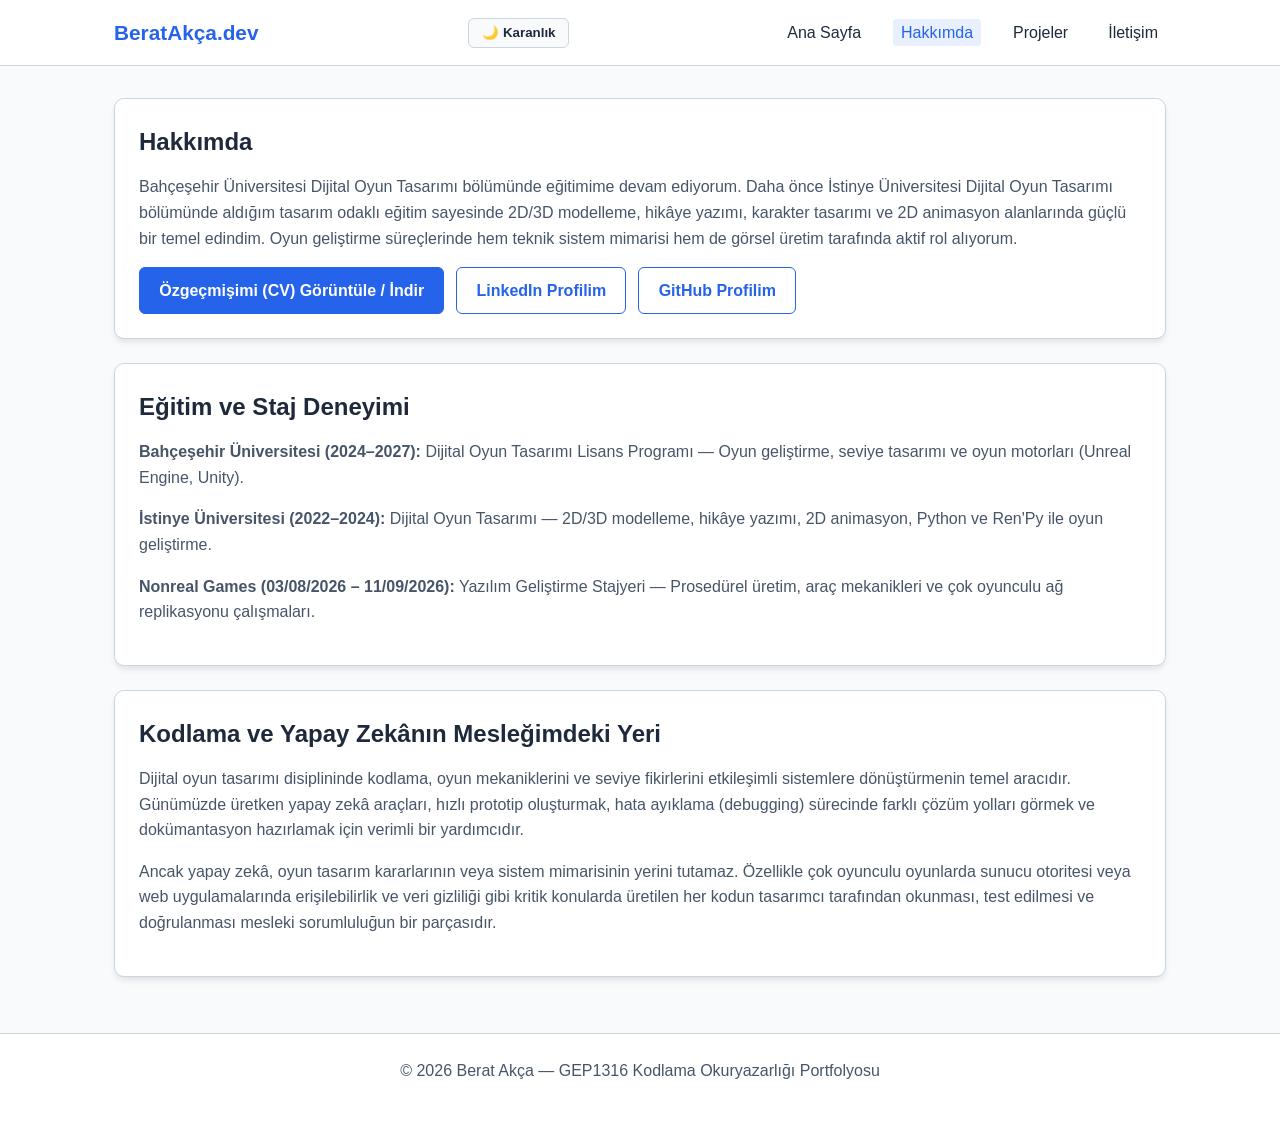
==== hakkimda.html @ 037633f7 "Site" ====
<!DOCTYPE html>
<html lang="tr">
<head>
    <meta charset="UTF-8">
    <meta name="viewport" content="width=device-width, initial-scale=1.0">
    <title>Hakkımda & CV | Berat Akça</title>
    <link rel="stylesheet" href="style.css">
</head>
<body>
    <header>
        <nav class="nav-container" aria-label="Ana Gezinti Menüsü">
            <a href="index.html" class="logo">BeratAkça.dev</a>
            <div class="nav-controls">
                <button id="theme-toggle" class="icon-btn" aria-label="Temayı değiştir">🌙 Karanlık</button>
                <button id="menu-toggle" class="icon-btn menu-toggle" aria-expanded="false" aria-controls="nav-links" aria-label="Menüyü aç">☰</button>
            </div>
            <ul id="nav-links" class="nav-links">
                <li><a href="index.html">Ana Sayfa</a></li>
                <li><a href="hakkimda.html" class="active">Hakkımda</a></li>
                <li><a href="projeler.html">Projeler</a></li>
                <li><a href="iletisim.html">İletişim</a></li>
            </ul>
        </nav>
    </header>

    <main>
        <article class="card">
            <h1>Hakkımda</h1>
            <p>Bahçeşehir Üniversitesi Dijital Oyun Tasarımı bölümünde eğitimime devam ediyorum. Daha önce İstinye Üniversitesi Dijital Oyun Tasarımı bölümünde aldığım tasarım odaklı eğitim sayesinde 2D/3D modelleme, hikâye yazımı, karakter tasarımı ve 2D animasyon alanlarında güçlü bir temel edindim. Oyun geliştirme süreçlerinde hem teknik sistem mimarisi hem de görsel üretim tarafında aktif rol alıyorum.</p>
            <div class="hero-actions">
                <a href="Berat_Akca_CV.pdf" target="_blank" rel="noopener noreferrer" class="btn">Özgeçmişimi (CV) Görüntüle / İndir</a>
                <a href="https://www.linkedin.com/in/ba-interactive/" target="_blank" rel="noopener noreferrer" class="btn btn-outline">LinkedIn Profilim</a>
                <a href="https://github.com/netrox48" target="_blank" rel="noopener noreferrer" class="btn btn-outline">GitHub Profilim</a>
            </div>
        </article>

        <section class="card" aria-labelledby="edu-title">
            <h2 id="edu-title">Eğitim ve Staj Deneyimi</h2>
            <p><strong>Bahçeşehir Üniversitesi (2024–2027):</strong> Dijital Oyun Tasarımı Lisans Programı — Oyun geliştirme, seviye tasarımı ve oyun motorları (Unreal Engine, Unity).</p>
            <p><strong>İstinye Üniversitesi (2022–2024):</strong> Dijital Oyun Tasarımı — 2D/3D modelleme, hikâye yazımı, 2D animasyon, Python ve Ren'Py ile oyun geliştirme.</p>
            <p><strong>Nonreal Games (03/08/2026 – 11/09/2026):</strong> Yazılım Geliştirme Stajyeri — Prosedürel üretim, araç mekanikleri ve çok oyunculu ağ replikasyonu çalışmaları.</p>
        </section>

        <section class="card" aria-labelledby="ai-role-title">
            <h2 id="ai-role-title">Kodlama ve Yapay Zekânın Mesleğimdeki Yeri</h2>
            <p>Dijital oyun tasarımı disiplininde kodlama, oyun mekaniklerini ve seviye fikirlerini etkileşimli sistemlere dönüştürmenin temel aracıdır. Günümüzde üretken yapay zekâ araçları, hızlı prototip oluşturmak, hata ayıklama (debugging) sürecinde farklı çözüm yolları görmek ve dokümantasyon hazırlamak için verimli bir yardımcıdır.</p>
            <p>Ancak yapay zekâ, oyun tasarım kararlarının veya sistem mimarisinin yerini tutamaz. Özellikle çok oyunculu oyunlarda sunucu otoritesi veya web uygulamalarında erişilebilirlik ve veri gizliliği gibi kritik konularda üretilen her kodun tasarımcı tarafından okunması, test edilmesi ve doğrulanması mesleki sorumluluğun bir parçasıdır.</p>
        </section>
    </main>

    <footer>
        <p>&copy; 2026 Berat Akça — GEP1316 Kodlama Okuryazarlığı Portfolyosu</p>
    </footer>

    <script src="script.js"></script>
</body>
</html>
---- style.css ----
/* Renk Değişkenleri (Aydınlık ve Karanlık Mod) */
:root {
    --bg-color: #f8fafc;
    --surface-color: #ffffff;
    --text-color: #1e293b;
    --muted-text: #475569;
    --primary-color: #2563eb;
    --primary-hover: #1d4ed8;
    --border-color: #cbd5e1;
    --shadow: 0 4px 6px -1px rgba(0, 0, 0, 0.1);
}

body.dark-mode {
    --bg-color: #0f172a;
    --surface-color: #1e293b;
    --text-color: #f1f5f9;
    --muted-text: #94a3b8;
    --primary-color: #60a5fa;
    --primary-hover: #3b82f6;
    --border-color: #334155;
    --shadow: 0 4px 6px -1px rgba(0, 0, 0, 0.4);
}

/* Genel Sıfırlama ve Erişilebilirlik */
* {
    box-sizing: border-box;
    margin: 0;
    padding: 0;
}

body {
    font-family: 'Segoe UI', Tahoma, Geneva, Verdana, sans-serif;
    background-color: var(--bg-color);
    color: var(--text-color);
    line-height: 1.6;
    transition: background-color 0.3s, color 0.3s;
    display: flex;
    flex-direction: column;
    min-height: 100vh;
}

/* Klavye ile gezinme (Tab) odak göstergesi */
a:focus, button:focus, input:focus, textarea:focus, select:focus {
    outline: 3px solid var(--primary-color);
    outline-offset: 2px;
}

/* Üst Menü (Header & Nav) */
header {
    background-color: var(--surface-color);
    border-bottom: 1px solid var(--border-color);
    position: sticky;
    top: 0;
    z-index: 100;
}

.nav-container {
    max-width: 1100px;
    margin: 0 auto;
    padding: 1rem 1.5rem;
    display: flex;
    justify-content: space-between;
    align-items: center;
}

.logo {
    font-size: 1.3rem;
    font-weight: 700;
    color: var(--primary-color);
    text-decoration: none;
}

.nav-links {
    list-style: none;
    display: flex;
    gap: 1.5rem;
    align-items: center;
}

    .nav-links a {
        text-decoration: none;
        color: var(--text-color);
        font-weight: 500;
        padding: 0.3rem 0.5rem;
        border-radius: 4px;
    }

        .nav-links a:hover, .nav-links a.active {
            color: var(--primary-color);
            background-color: rgba(37, 99, 235, 0.1);
        }

.nav-controls {
    display: flex;
    gap: 0.5rem;
    align-items: center;
}

button.icon-btn {
    background: var(--bg-color);
    color: var(--text-color);
    border: 1px solid var(--border-color);
    padding: 0.4rem 0.8rem;
    border-radius: 6px;
    cursor: pointer;
    font-weight: 600;
}

.menu-toggle {
    display: none;
}

/* Ana İçerik Alanı */
main {
    max-width: 1100px;
    width: 100%;
    margin: 2rem auto;
    padding: 0 1.5rem;
    flex: 1;
}

.card {
    background-color: var(--surface-color);
    border: 1px solid var(--border-color);
    border-radius: 10px;
    padding: 1.5rem;
    box-shadow: var(--shadow);
    margin-bottom: 1.5rem;
}

h1, h2, h3 {
    margin-bottom: 0.8rem;
}

p {
    margin-bottom: 1rem;
    color: var(--muted-text);
}

.hero-actions {
    display: flex;
    gap: 0.75rem;
    flex-wrap: wrap;
    margin-top: 0.5rem;
}

.btn {
    display: inline-block;
    background-color: var(--primary-color);
    color: #ffffff;
    padding: 0.6rem 1.2rem;
    border: 1px solid var(--primary-color);
    border-radius: 6px;
    text-decoration: none;
    font-weight: 600;
    cursor: pointer;
    text-align: center;
}

body.dark-mode .btn {
    color: #0f172a;
}

.btn:hover {
    background-color: var(--primary-hover);
    border-color: var(--primary-hover);
}

.btn-outline {
    background-color: transparent;
    color: var(--primary-color);
}

body.dark-mode .btn-outline {
    color: var(--primary-color);
}

.btn-outline:hover {
    background-color: rgba(37, 99, 235, 0.1);
}

/* Ana Sayfa Hero Alanı */
.hero {
    display: flex;
    align-items: center;
    gap: 2rem;
    padding: 2rem;
}

.avatar {
    width: 140px;
    height: 140px;
    border-radius: 50%;
    background-color: var(--primary-color);
    color: #fff;
    display: flex;
    align-items: center;
    justify-content: center;
    font-size: 3rem;
    font-weight: bold;
    flex-shrink: 0;
}

/* Projeler Izgara (Grid) ve Filtre */
.filter-bar {
    display: flex;
    gap: 1rem;
    margin-bottom: 1.5rem;
    flex-wrap: wrap;
}

    .filter-bar input, .filter-bar select {
        padding: 0.6rem;
        border: 1px solid var(--border-color);
        border-radius: 6px;
        background-color: var(--surface-color);
        color: var(--text-color);
        font-size: 1rem;
    }

.projects-grid {
    display: grid;
    grid-template-columns: repeat(2, 1fr);
    gap: 1.5rem;
}

.project-card {
    display: flex;
    flex-direction: column;
    justify-content: space-between;
}

/* Gameplay Video Alanı */
.video-wrapper {
    position: relative;
    width: 100%;
    aspect-ratio: 16 / 9;
    background-color: #000;
    border-radius: 6px;
    overflow: hidden;
    margin-bottom: 1rem;
    border: 1px solid var(--border-color);
}

    .video-wrapper video,
    .video-wrapper iframe {
        width: 100%;
        height: 100%;
        border: none;
        display: block;
    }

.badge {
    display: inline-block;
    background-color: rgba(37, 99, 235, 0.15);
    color: var(--primary-color);
    padding: 0.2rem 0.6rem;
    border-radius: 4px;
    font-size: 0.85rem;
    font-weight: 600;
    margin-bottom: 0.8rem;
}

.learned-box {
    background-color: var(--bg-color);
    padding: 0.8rem;
    border-left: 3px solid var(--primary-color);
    border-radius: 4px;
    font-size: 0.9rem;
    margin: 1rem 0;
}

/* İletişim Formu */
.form-group {
    margin-bottom: 1.2rem;
}

    .form-group label {
        display: block;
        font-weight: 600;
        margin-bottom: 0.4rem;
    }

    .form-group input, .form-group textarea {
        width: 100%;
        padding: 0.7rem;
        border: 1px solid var(--border-color);
        border-radius: 6px;
        background-color: var(--bg-color);
        color: var(--text-color);
        font-family: inherit;
    }

.privacy-note {
    font-size: 0.85rem;
    background-color: var(--bg-color);
    padding: 0.8rem;
    border-radius: 6px;
    border: 1px solid var(--border-color);
    margin-bottom: 1rem;
}

.form-feedback {
    margin-top: 1rem;
    padding: 0.8rem;
    border-radius: 6px;
    font-weight: 600;
    display: none;
}

    .form-feedback.error {
        display: block;
        background-color: #fee2e2;
        color: #991b1b;
    }

    .form-feedback.success {
        display: block;
        background-color: #dcfce7;
        color: #166534;
    }

/* Alt Bilgi (Footer) */
footer {
    background-color: var(--surface-color);
    border-top: 1px solid var(--border-color);
    text-align: center;
    padding: 1.5rem;
    margin-top: auto;
}

/* @media Kuralı 1: Tablet Ekranlar (900px ve altı) */
@media (max-width: 900px) {
    .projects-grid {
        grid-template-columns: 1fr;
    }
}

/* @media Kuralı 2: Mobil Ekranlar (600px ve altı) */
@media (max-width: 600px) {
    .hero {
        flex-direction: column;
        text-align: center;
    }

    .hero-actions {
        justify-content: center;
    }

    .menu-toggle {
        display: inline-block;
    }

    .nav-links {
        display: none;
        flex-direction: column;
        width: 100%;
        position: absolute;
        top: 100%;
        left: 0;
        background-color: var(--surface-color);
        border-bottom: 1px solid var(--border-color);
        padding: 1rem;
    }

        .nav-links.open {
            display: flex;
        }
}
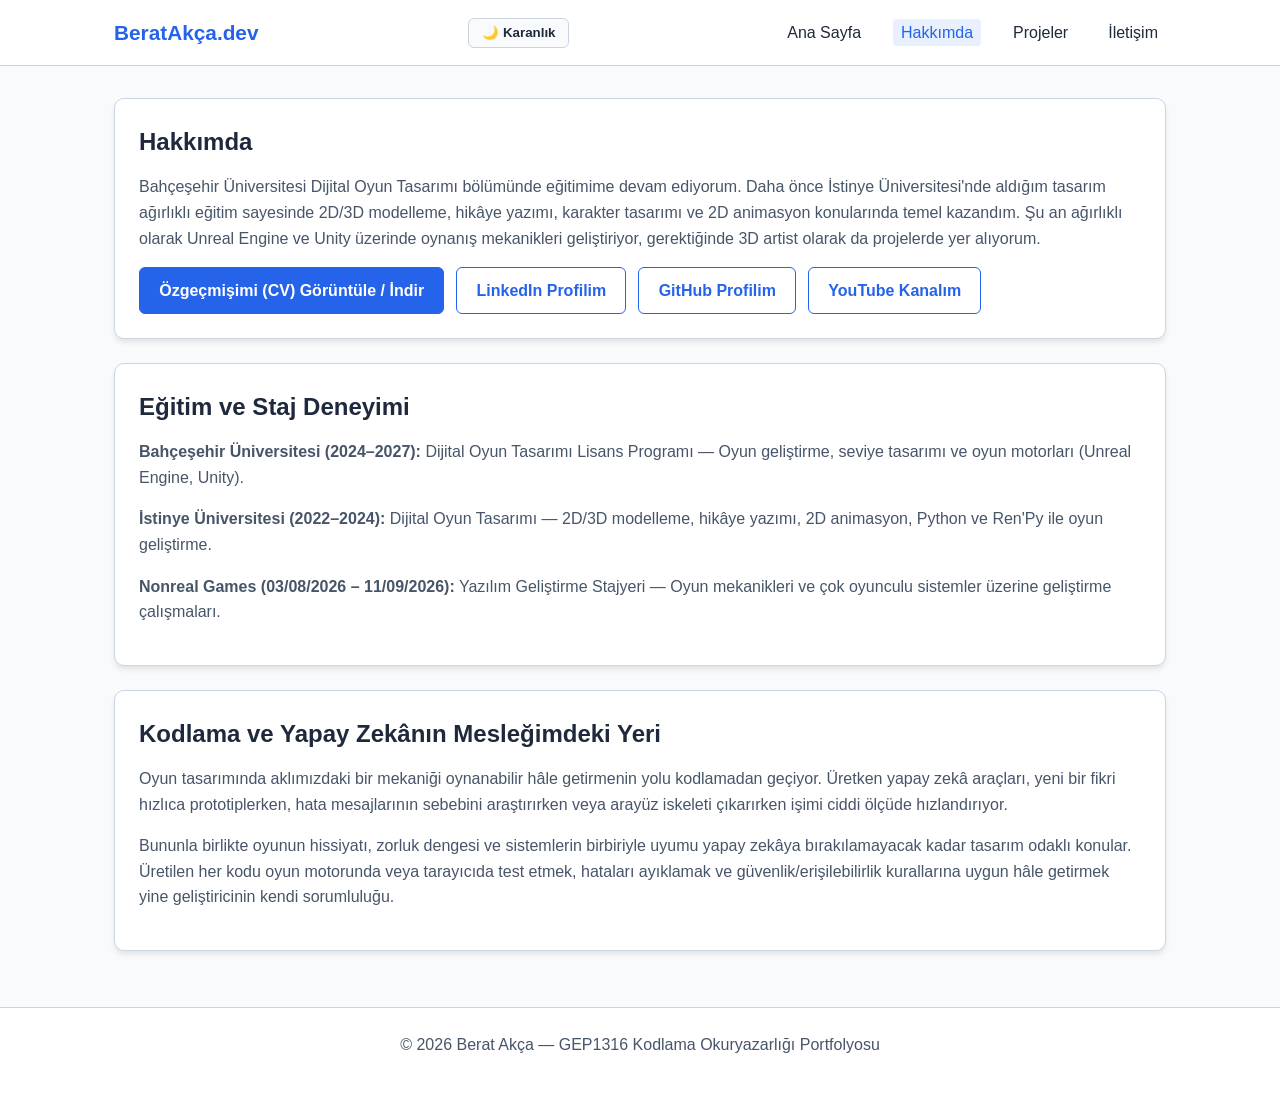
==== commit 54fb86c4: "hakkımda düzeltme" ====
--- a/hakkimda.html
+++ b/hakkimda.html
@@ -26,11 +26,12 @@
     <main>
         <article class="card">
             <h1>Hakkımda</h1>
-            <p>Bahçeşehir Üniversitesi Dijital Oyun Tasarımı bölümünde eğitimime devam ediyorum. Daha önce İstinye Üniversitesi Dijital Oyun Tasarımı bölümünde aldığım tasarım odaklı eğitim sayesinde 2D/3D modelleme, hikâye yazımı, karakter tasarımı ve 2D animasyon alanlarında güçlü bir temel edindim. Oyun geliştirme süreçlerinde hem teknik sistem mimarisi hem de görsel üretim tarafında aktif rol alıyorum.</p>
+            <p>Bahçeşehir Üniversitesi Dijital Oyun Tasarımı bölümünde eğitimime devam ediyorum. Daha önce İstinye Üniversitesi'nde aldığım tasarım ağırlıklı eğitim sayesinde 2D/3D modelleme, hikâye yazımı, karakter tasarımı ve 2D animasyon konularında temel kazandım. Şu an ağırlıklı olarak Unreal Engine ve Unity üzerinde oynanış mekanikleri geliştiriyor, gerektiğinde 3D artist olarak da projelerde yer alıyorum.</p>
             <div class="hero-actions">
                 <a href="Berat_Akca_CV.pdf" target="_blank" rel="noopener noreferrer" class="btn">Özgeçmişimi (CV) Görüntüle / İndir</a>
                 <a href="https://www.linkedin.com/in/ba-interactive/" target="_blank" rel="noopener noreferrer" class="btn btn-outline">LinkedIn Profilim</a>
                 <a href="https://github.com/netrox48" target="_blank" rel="noopener noreferrer" class="btn btn-outline">GitHub Profilim</a>
+                <a href="https://www.youtube.com/@BAInteractive" target="_blank" rel="noopener noreferrer" class="btn btn-outline">YouTube Kanalım</a>
             </div>
         </article>
 
@@ -38,13 +39,13 @@
             <h2 id="edu-title">Eğitim ve Staj Deneyimi</h2>
             <p><strong>Bahçeşehir Üniversitesi (2024–2027):</strong> Dijital Oyun Tasarımı Lisans Programı — Oyun geliştirme, seviye tasarımı ve oyun motorları (Unreal Engine, Unity).</p>
             <p><strong>İstinye Üniversitesi (2022–2024):</strong> Dijital Oyun Tasarımı — 2D/3D modelleme, hikâye yazımı, 2D animasyon, Python ve Ren'Py ile oyun geliştirme.</p>
-            <p><strong>Nonreal Games (03/08/2026 – 11/09/2026):</strong> Yazılım Geliştirme Stajyeri — Prosedürel üretim, araç mekanikleri ve çok oyunculu ağ replikasyonu çalışmaları.</p>
+            <p><strong>Nonreal Games (03/08/2026 – 11/09/2026):</strong> Yazılım Geliştirme Stajyeri — Oyun mekanikleri ve çok oyunculu sistemler üzerine geliştirme çalışmaları.</p>
         </section>
 
         <section class="card" aria-labelledby="ai-role-title">
             <h2 id="ai-role-title">Kodlama ve Yapay Zekânın Mesleğimdeki Yeri</h2>
-            <p>Dijital oyun tasarımı disiplininde kodlama, oyun mekaniklerini ve seviye fikirlerini etkileşimli sistemlere dönüştürmenin temel aracıdır. Günümüzde üretken yapay zekâ araçları, hızlı prototip oluşturmak, hata ayıklama (debugging) sürecinde farklı çözüm yolları görmek ve dokümantasyon hazırlamak için verimli bir yardımcıdır.</p>
-            <p>Ancak yapay zekâ, oyun tasarım kararlarının veya sistem mimarisinin yerini tutamaz. Özellikle çok oyunculu oyunlarda sunucu otoritesi veya web uygulamalarında erişilebilirlik ve veri gizliliği gibi kritik konularda üretilen her kodun tasarımcı tarafından okunması, test edilmesi ve doğrulanması mesleki sorumluluğun bir parçasıdır.</p>
+            <p>Oyun tasarımında aklımızdaki bir mekaniği oynanabilir hâle getirmenin yolu kodlamadan geçiyor. Üretken yapay zekâ araçları, yeni bir fikri hızlıca prototiplerken, hata mesajlarının sebebini araştırırken veya arayüz iskeleti çıkarırken işimi ciddi ölçüde hızlandırıyor.</p>
+            <p>Bununla birlikte oyunun hissiyatı, zorluk dengesi ve sistemlerin birbiriyle uyumu yapay zekâya bırakılamayacak kadar tasarım odaklı konular. Üretilen her kodu oyun motorunda veya tarayıcıda test etmek, hataları ayıklamak ve güvenlik/erişilebilirlik kurallarına uygun hâle getirmek yine geliştiricinin kendi sorumluluğu.</p>
         </section>
     </main>
 
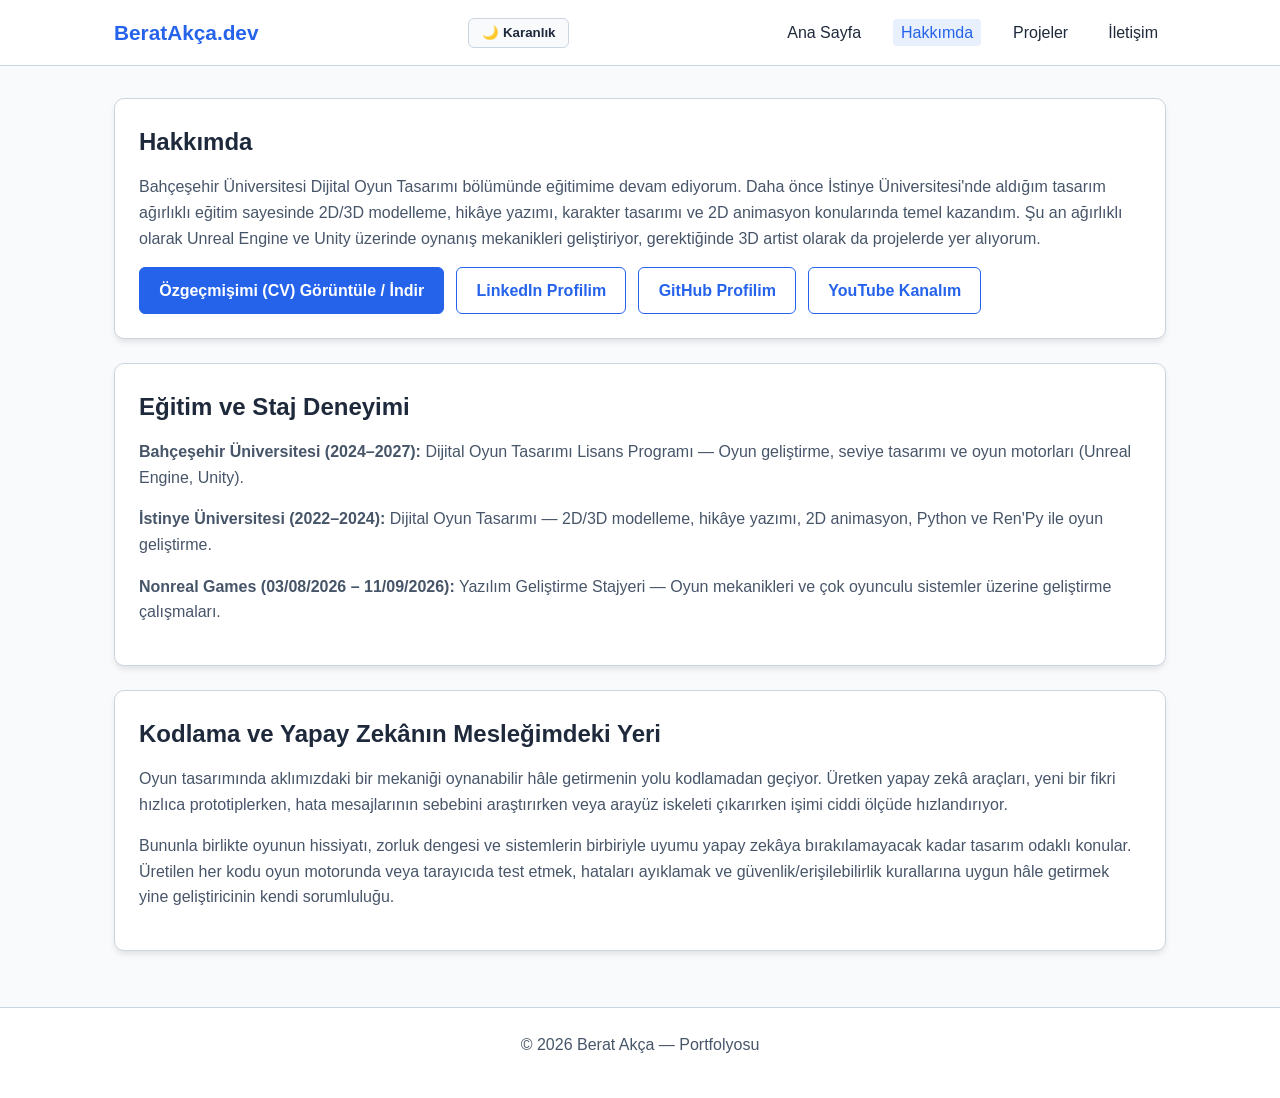
==== commit 1ed1ad20: "footer düzenleme" ====
--- a/hakkimda.html
+++ b/hakkimda.html
@@ -50,7 +50,7 @@
     </main>
 
     <footer>
-        <p>&copy; 2026 Berat Akça — GEP1316 Kodlama Okuryazarlığı Portfolyosu</p>
+        <p>&copy; 2026 Berat Akça — Portfolyosu</p>
     </footer>
 
     <script src="script.js"></script>
